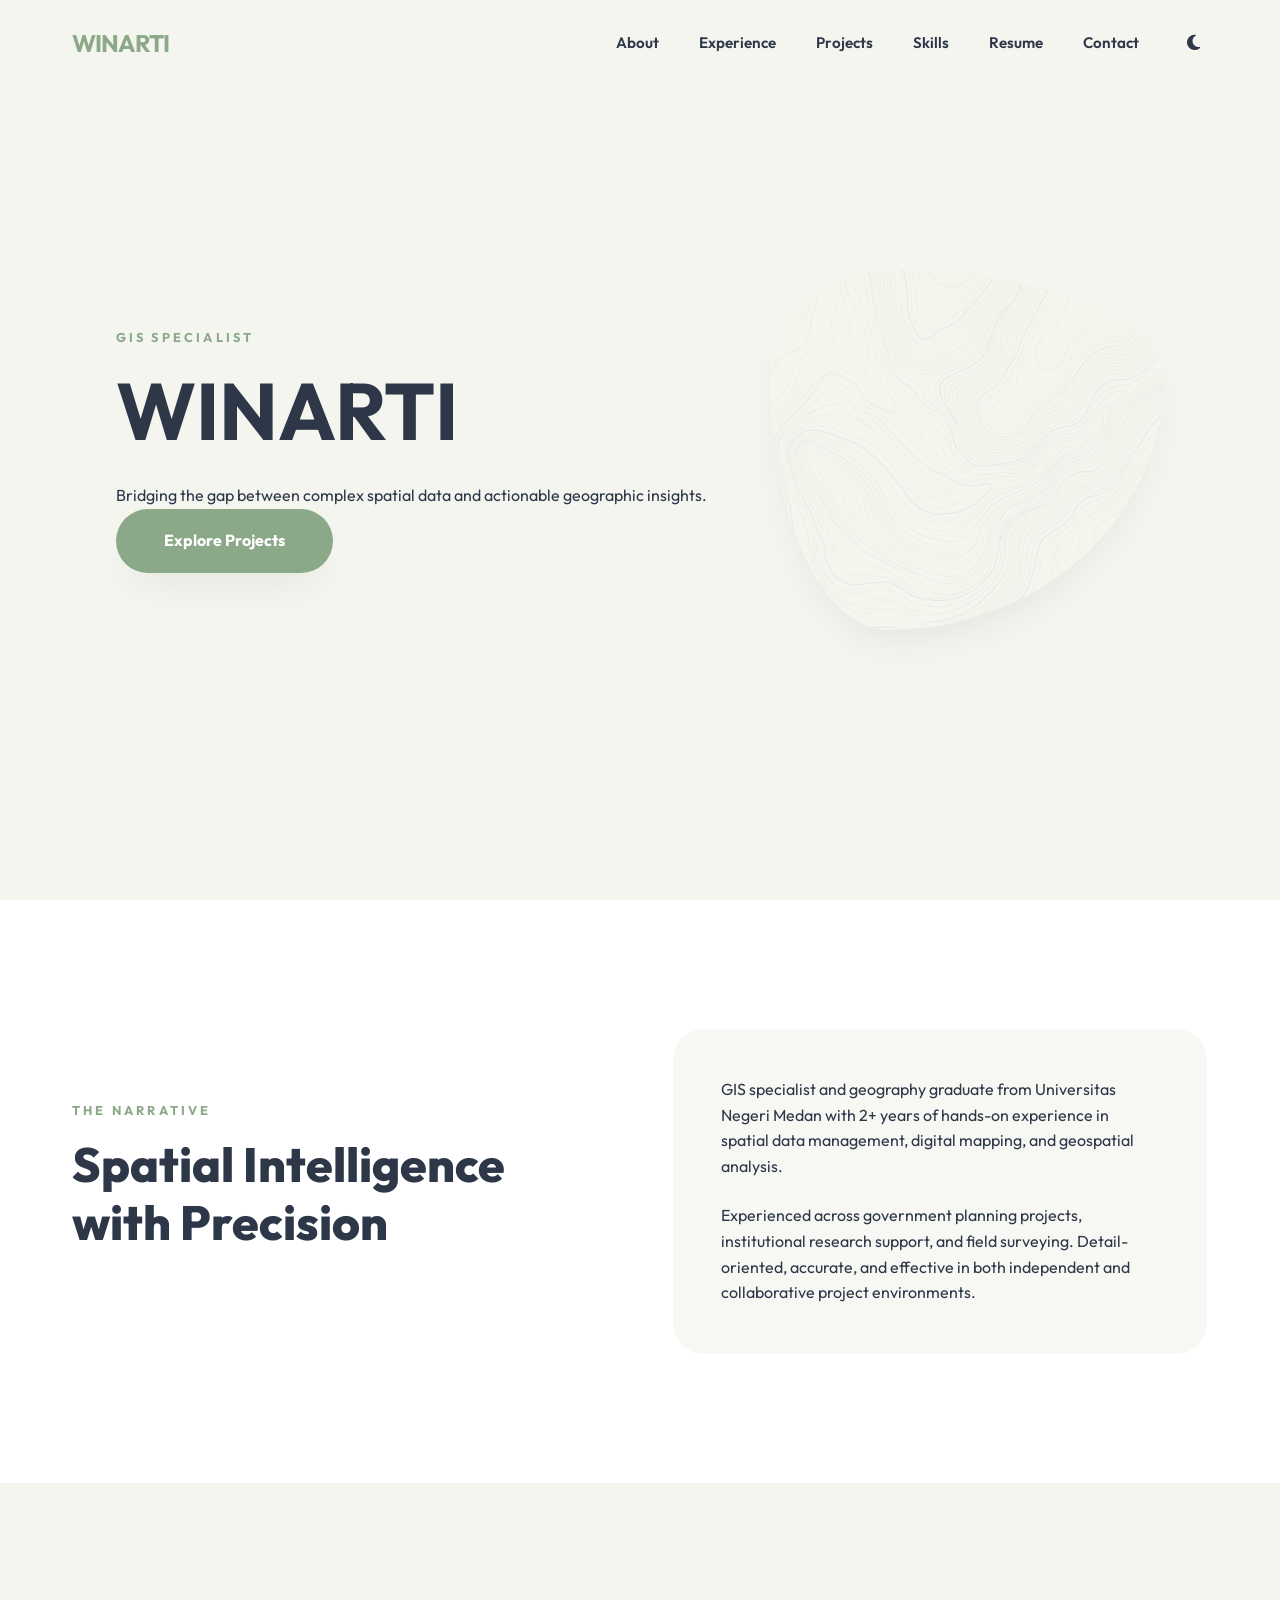
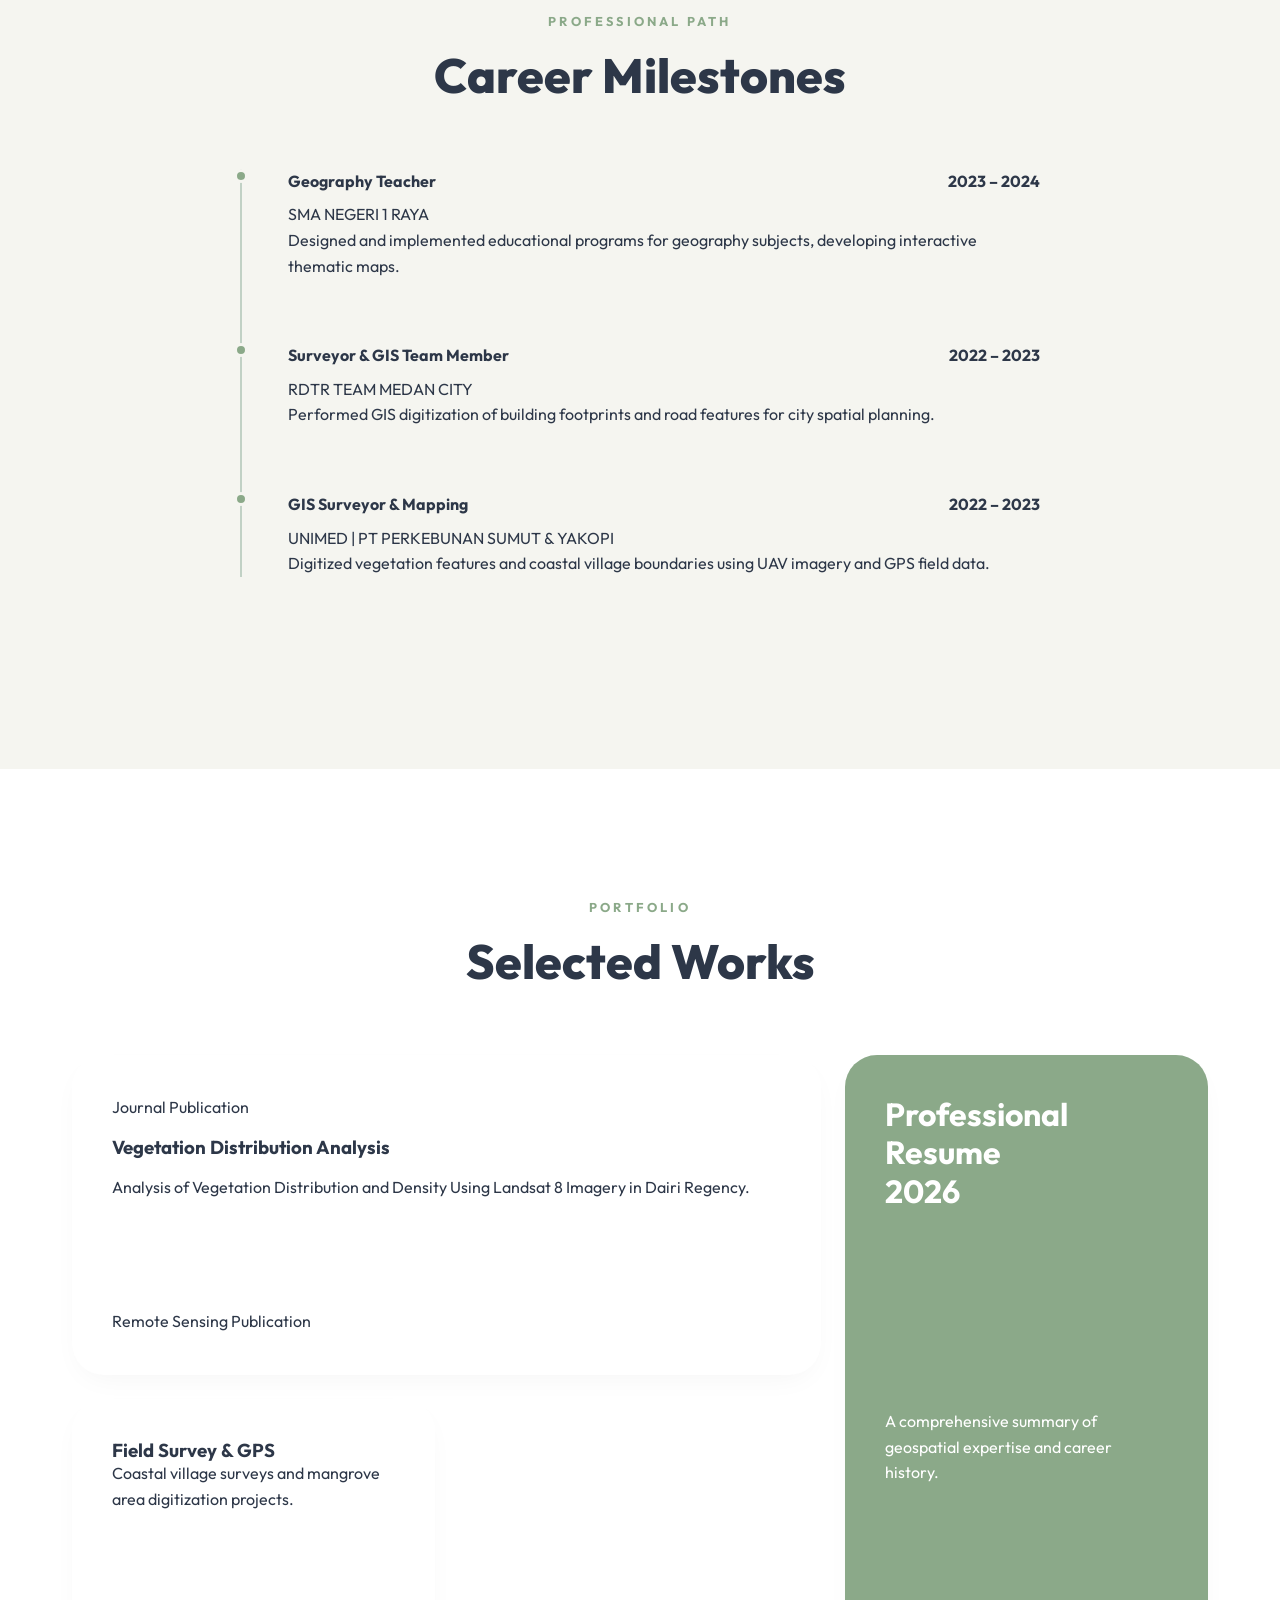
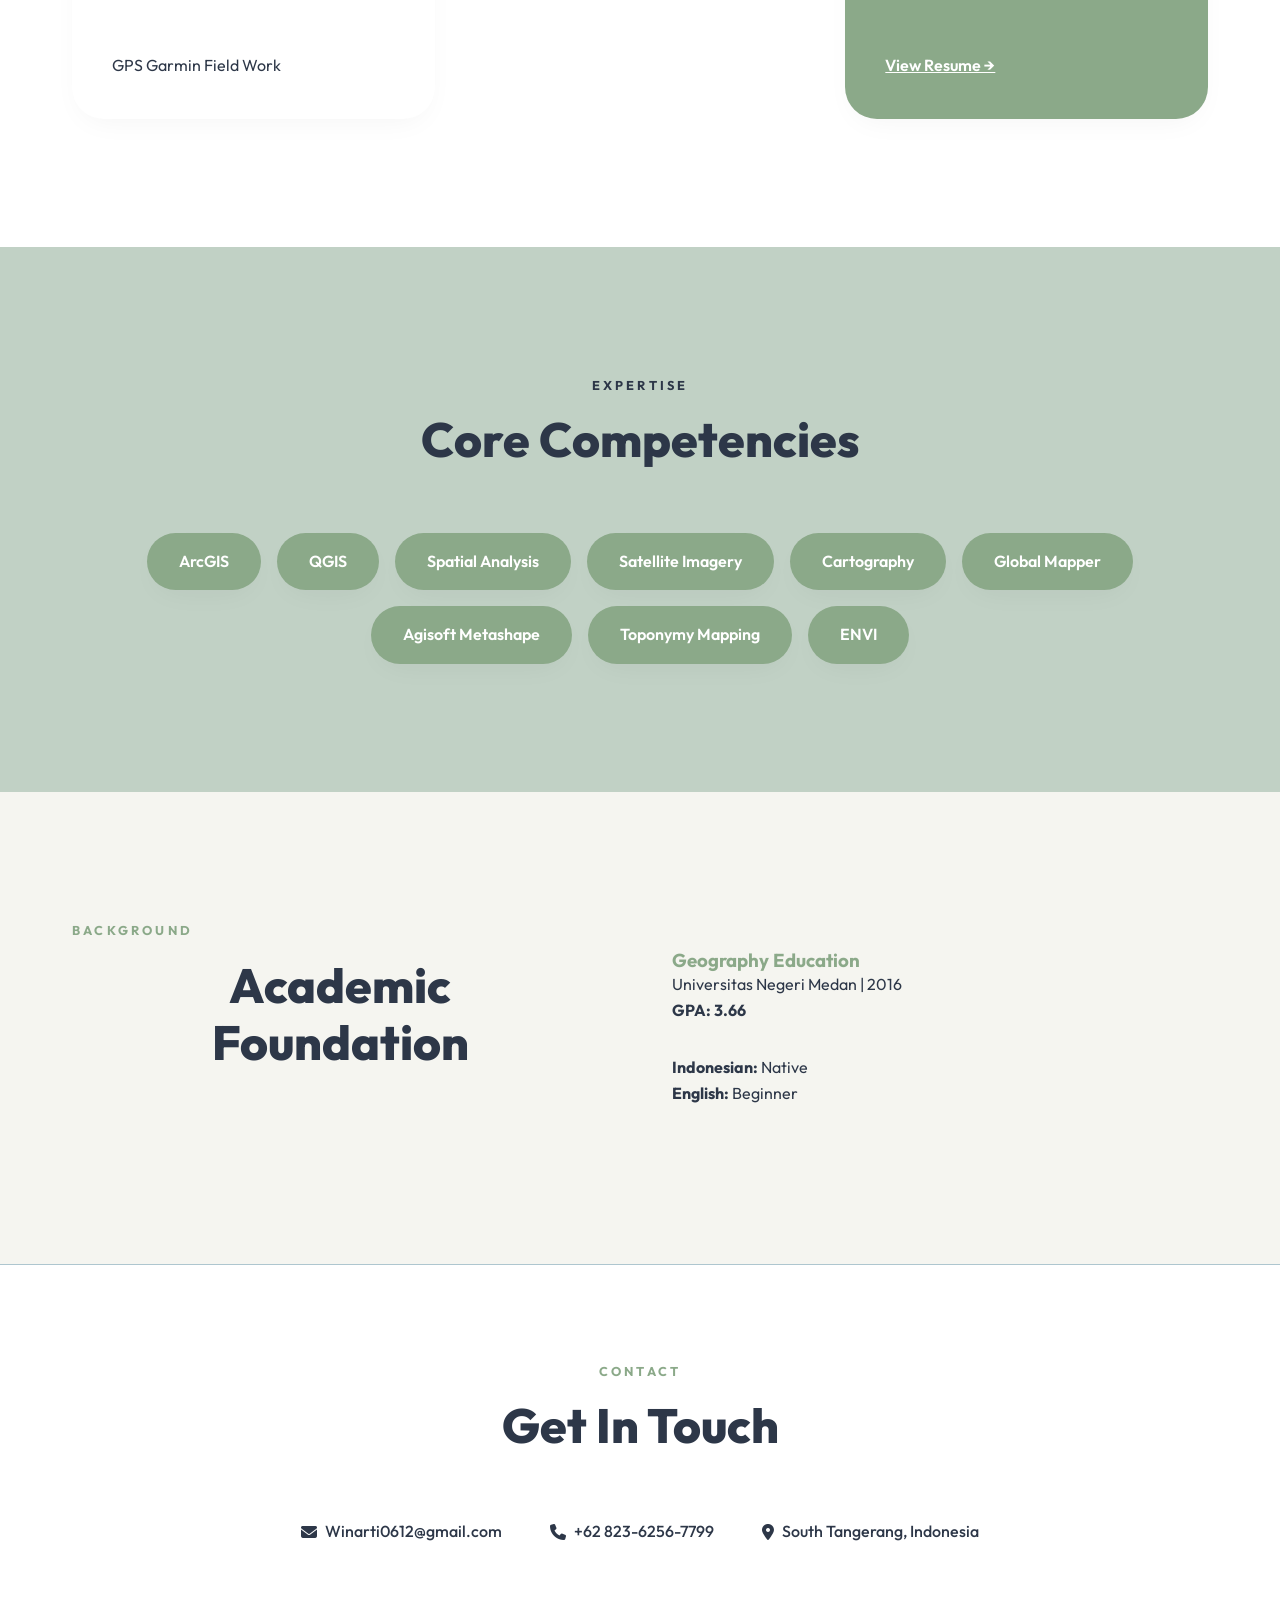
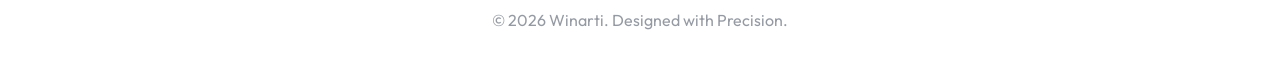
==== index.html @ 62242f45 "first commit" ====
<!DOCTYPE html>
<html lang="en">
<head>
    <meta charset="UTF-8">
    <meta name="viewport" content="width=device-width, initial-scale=1.0">
    <title>Winarti | GIS Specialist & Spatial Data Analyst</title>
    <meta name="description" content="Portfolio of Winarti, a GIS Specialist and Geography graduate with 2+ years of experience in spatial data management, digital mapping, and geospatial analysis.">
    <link rel="stylesheet" href="static/css/style.css">
    <!-- Font Awesome for icons -->
    <link rel="stylesheet" href="https://cdnjs.cloudflare.com/ajax/libs/font-awesome/6.4.0/css/all.min.css">
</head>
<body>

    <nav id="navbar">
        <div class="container nav-content">
            <a href="#" class="logo">WINARTI</a>
            <div class="menu-toggle" id="mobile-menu">
                <i class="fas fa-bars"></i>
            </div>
            <ul class="nav-links" id="nav-list">
                <li><a href="#about">About</a></li>
                <li><a href="#experience">Experience</a></li>
                <li><a href="#projects">Projects</a></li>
                <li><a href="#skills">Skills</a></li>
                <li><a href="resume.html" target="_blank">Resume</a></li>
                <li><a href="#contact">Contact</a></li>
                <li><button id="theme-toggle" class="theme-toggle" aria-label="Toggle Dark Mode"><i class="fas fa-moon"></i></button></li>
            </ul>
        </div>
    </nav>

    <section class="hero" id="home">
        <div class="container hero-grid">
            <div class="hero-content">
                <span class="section-tag reveal" style="text-align: left;">GIS Specialist</span>
                <h1 class="reveal">WINARTI</h1>
                <p class="reveal">Bridging the gap between complex spatial data and actionable geographic insights.</p>
                <a href="#projects" class="hero-btn reveal">Explore Projects</a>
            </div>
            <div class="hero-visual reveal"></div>
        </div>
    </section>

    <section id="about" class="section-alt">
        <div class="container about-grid">
            <div class="reveal">
                <span class="section-tag" style="text-align: left;">The Narrative</span>
                <h2 style="text-align: left; margin-bottom: 2rem;">Spatial Intelligence <br>with Precision</h2>
            </div>
            <div class="about-text reveal">
                <p>GIS specialist and geography graduate from Universitas Negeri Medan with 2+ years of hands-on experience in spatial data management, digital mapping, and geospatial analysis.</p>
                <p style="margin-top: 1.5rem;">Experienced across government planning projects, institutional research support, and field surveying. Detail-oriented, accurate, and effective in both independent and collaborative project environments.</p>
            </div>
        </div>
    </section>

    <section id="experience">
        <div class="container">
            <span class="section-tag">Professional Path</span>
            <h2 class="reveal">Career Milestones</h2>
            <div class="timeline">
                <div class="timeline-item reveal">
                    <div class="timeline-marker"></div>
                    <div class="exp-header">
                        <span class="exp-title">Geography Teacher</span>
                        <span class="exp-date">2023 – 2024</span>
                    </div>
                    <span class="exp-company">SMA NEGERI 1 RAYA</span>
                    <p>Designed and implemented educational programs for geography subjects, developing interactive thematic maps.</p>
                </div>

                <div class="timeline-item reveal">
                    <div class="timeline-marker"></div>
                    <div class="exp-header">
                        <span class="exp-title">Surveyor & GIS Team Member</span>
                        <span class="exp-date">2022 – 2023</span>
                    </div>
                    <span class="exp-company">RDTR TEAM MEDAN CITY</span>
                    <p>Performed GIS digitization of building footprints and road features for city spatial planning.</p>
                </div>

                <div class="timeline-item reveal">
                    <div class="timeline-marker"></div>
                    <div class="exp-header">
                        <span class="exp-title">GIS Surveyor & Mapping</span>
                        <span class="exp-date">2022 – 2023</span>
                    </div>
                    <span class="exp-company">UNIMED | PT PERKEBUNAN SUMUT & YAKOPI</span>
                    <p>Digitized vegetation features and coastal village boundaries using UAV imagery and GPS field data.</p>
                </div>
            </div>
        </div>
    </section>

    <section id="projects" class="section-alt">
        <div class="container">
            <span class="section-tag">Portfolio</span>
            <h2 class="reveal">Selected Works</h2>
            <div class="bento-grid">
                <div class="bento-item reveal">
                    <div>
                        <span class="exp-date">Journal Publication</span>
                        <h3 style="margin: 1rem 0;">Vegetation Distribution Analysis</h3>
                        <p>Analysis of Vegetation Distribution and Density Using Landsat 8 Imagery in Dairi Regency.</p>
                    </div>
                    <div class="skill-tags">
                        <span class="skill-tag">Remote Sensing</span>
                        <span class="skill-tag">Publication</span>
                    </div>
                </div>
                <div class="bento-item reveal" style="background: var(--primary); color: white;">
                    <h3 style="font-size: 2rem;">Professional <br>Resume <br>2026</h3>
                    <p style="margin-top: 2rem;">A comprehensive summary of geospatial expertise and career history.</p>
                    <a href="resume.html" target="_blank" style="color: white; text-decoration: underline; font-weight: 600;">View Resume →</a>
                </div>
                <div class="bento-item reveal">
                    <div>
                        <h3>Field Survey & GPS</h3>
                        <p>Coastal village surveys and mangrove area digitization projects.</p>
                    </div>
                    <div class="skill-tags">
                        <span class="skill-tag">GPS Garmin</span>
                        <span class="skill-tag">Field Work</span>
                    </div>
                </div>
            </div>
        </div>
    </section>

    <section id="skills" class="section-accent">
        <div class="container">
            <span class="section-tag" style="color: var(--text-main);">Expertise</span>
            <h2 class="reveal">Core Competencies</h2>
            <div class="skills-bubble-container">
                <span class="skill-bubble reveal">ArcGIS</span>
                <span class="skill-bubble reveal">QGIS</span>
                <span class="skill-bubble reveal">Spatial Analysis</span>
                <span class="skill-bubble reveal">Satellite Imagery</span>
                <span class="skill-bubble reveal">Cartography</span>
                <span class="skill-bubble reveal">Global Mapper</span>
                <span class="skill-bubble reveal">Agisoft Metashape</span>
                <span class="skill-bubble reveal">Toponymy Mapping</span>
                <span class="skill-bubble reveal">ENVI</span>
            </div>
        </div>
    </section>

    <section id="education">
        <div class="container about-grid">
            <div class="reveal">
                <span class="section-tag" style="text-align: left;">Background</span>
                <h2>Academic <br>Foundation</h2>
            </div>
            <div class="skill-category reveal">
                <h3 style="color: var(--primary);">Geography Education</h3>
                <p>Universitas Negeri Medan | 2016</p>
                <p><strong>GPA: 3.66</strong></p>
                <div style="margin-top: 2rem;">
                    <p><strong>Indonesian:</strong> Native</p>
                    <p><strong>English:</strong> Beginner</p>
                </div>
            </div>
        </div>
    </section>

    <footer>
        <div class="container">
            <span class="section-tag">Contact</span>
            <h2 class="reveal">Get In Touch</h2>
            <div class="contact-info">
                <a href="mailto:Winarti0612@gmail.com" class="contact-item">
                    <i class="fas fa-envelope"></i> Winarti0612@gmail.com
                </a>
                <a href="tel:+6282362567799" class="contact-item">
                    <i class="fas fa-phone"></i> +62 823-6256-7799
                </a>
                <span class="contact-item">
                    <i class="fas fa-location-dot"></i> South Tangerang, Indonesia
                </span>
            </div>
            <p style="margin-top: 4rem; opacity: 0.5;">&copy; 2026 Winarti. Designed with Precision.</p>
        </div>
    </footer>

    <script src="static/js/script.js"></script>
</body>
</html>
---- static/css/style.css ----
/*
  Winarti Portfolio - Design System
  Theme: Calm & Pastel GIS Professional
*/

@import url('https://fonts.googleapis.com/css2?family=Outfit:wght@300;400;500;600;700&display=swap');

:root {
  --primary: #8BA989; /* Sage Green */
  --primary-light: #C1D1C5; /* Pastel Sage */
  --accent: #AEC6CF; /* Dusty Blue */
  --bg-color: #F5F5F0; /* Warm Off-White */
  --card-bg: #ffffff;
  --text-main: #2D3748; /* Dark Slate */
  --text-muted: #718096;
  --glass: rgba(245, 245, 240, 0.8);
  --transition: all 0.4s cubic-bezier(0.4, 0, 0.2, 1);
  --shadow: 0 10px 30px -10px rgba(0,0,0,0.05);
  --shadow-lg: 0 20px 40px -15px rgba(0,0,0,0.08);
}

[data-theme="dark"] {
  --bg-color: #1a202c;
  --card-bg: #2d3748;
  --text-main: #f7fafc;
  --text-muted: #a0aec0;
  --glass: rgba(26, 32, 44, 0.8);
  --primary: #a7c4a5;
  --accent: #9fbcc7;
  --shadow: 0 10px 30px -10px rgba(0,0,0,0.3);
  --shadow-lg: 0 20px 40px -15px rgba(0,0,0,0.4);
}

* {
  margin: 0;
  padding: 0;
  box-sizing: border-box;
}

html {
  scroll-behavior: smooth;
}

a {
  color: inherit;
  text-decoration: none;
}

body {
  font-family: 'Outfit', sans-serif;
  background-color: var(--bg-color);
  color: var(--text-main);
  line-height: 1.6;
  overflow-x: hidden;
  transition: background-color 0.4s ease, color 0.4s ease;
}

/* Layout Containers */
.container {
  max-width: 1200px;
  margin: 0 auto;
  padding: 0 2rem;
}

section {
  padding: 8rem 0;
  position: relative;
  overflow: hidden;
}

.section-alt {
  background-color: var(--card-bg);
}

.section-accent {
  background-color: var(--primary-light);
  color: var(--text-main);
}

[data-theme="dark"] .section-accent {
  background-color: #2D3748;
}

/* Typography */
.section-tag {
  text-transform: uppercase;
  letter-spacing: 0.2rem;
  font-size: 0.8rem;
  font-weight: 700;
  color: var(--primary);
  display: block;
  margin-bottom: 1rem;
  text-align: center;
}

h1, h2, h3 {
  font-weight: 700;
  line-height: 1.2;
}

h2 {
  font-size: 3rem;
  margin-bottom: 4rem;
  text-align: center;
  font-weight: 800;
}

/* Navigation */
nav {
  position: fixed;
  top: 0;
  width: 100%;
  padding: 1.5rem 0;
  z-index: 1000;
  transition: var(--transition);
  background: transparent;
}

nav.scrolled {
  background: var(--glass);
  backdrop-filter: blur(10px);
  padding: 1rem 0;
  box-shadow: var(--shadow);
}

.nav-content {
  display: flex;
  justify-content: space-between;
  align-items: center;
}

.logo {
  font-size: 1.5rem;
  font-weight: 700;
  letter-spacing: -1px;
  color: var(--primary);
  text-decoration: none;
}

.nav-links {
  display: flex;
  align-items: center;
  gap: 2.5rem;
  list-style: none;
}

.nav-links a {
  text-decoration: none;
  color: var(--text-main);
  font-weight: 600;
  font-size: 0.95rem;
  transition: var(--transition);
}

.nav-links a:hover {
  color: var(--primary);
}

.theme-toggle {
  background: none;
  border: none;
  color: var(--text-main);
  font-size: 1.1rem;
  cursor: pointer;
  padding: 0.5rem;
  display: flex;
  align-items: center;
  justify-content: center;
  transition: var(--transition);
  border-radius: 50%;
}

.menu-toggle {
  display: none;
  font-size: 1.5rem;
  cursor: pointer;
}

@media (max-width: 992px) {
  .menu-toggle { display: block; }
  .nav-links {
    position: fixed;
    top: 0;
    right: -100%;
    height: 100vh;
    width: 70vw;
    background: var(--card-bg);
    flex-direction: column;
    justify-content: center;
    gap: 2rem;
    transition: 0.4s ease;
    box-shadow: var(--shadow-lg);
  }
  .nav-links.active { right: 0; }
}

/* Hero Section */
.hero {
  min-height: 100vh;
  display: flex;
  align-items: center;
  background: var(--bg-color);
  padding: 10vh 0;
}

.hero-grid {
  display: grid;
  grid-template-columns: 1.2fr 0.8fr;
  align-items: center;
  gap: 5vw;
}

.hero-content h1 {
  font-size: clamp(3rem, 10vw, 5rem);
  margin-bottom: 1.5rem;
}

.hero-visual {
  height: clamp(300px, 40vh, 500px);
  width: 100%;
  background: linear-gradient(var(--glass), var(--glass)), url('../../assets/hero-bg.png');
  background-size: cover;
  border-radius: 30% 70% 70% 30% / 30% 30% 70% 70%;
  box-shadow: var(--shadow-lg);
  animation: morph 8s ease-in-out infinite;
}

@media (max-width: 768px) {
  .hero-grid { grid-template-columns: 1fr; text-align: center; }
  .hero-visual { order: -1; }
}

@keyframes morph {
  0% { border-radius: 30% 70% 70% 30% / 30% 30% 70% 70%; }
  50% { border-radius: 50% 50% 33% 67% / 55% 27% 73% 45%; }
  100% { border-radius: 30% 70% 70% 30% / 30% 30% 70% 70%; }
}

/* About - Offset Style */
.about-grid {
  display: grid;
  grid-template-columns: 1fr 1fr;
  gap: 5vw;
  align-items: center;
}

.about-text {
  padding: clamp(2rem, 5vw, 3rem);
  background: var(--glass);
  backdrop-filter: blur(10px);
  border-radius: 2rem;
  border: 1px solid white;
}

@media (max-width: 992px) {
  .about-grid { grid-template-columns: 1fr; }
}

/* Experience - Timeline */
.timeline {
  position: relative;
  max-width: 800px;
  margin: 0 auto;
}

.timeline::before {
  content: '';
  position: absolute;
  left: 0;
  top: 0;
  width: 2px;
  height: 100%;
  background: var(--primary-light);
}

.timeline-item {
  padding-left: 3rem;
  margin-bottom: 4rem;
  position: relative;
}

.timeline-marker {
  position: absolute;
  left: -6px;
  top: 0;
  width: 14px;
  height: 14px;
  border-radius: 50%;
  background: var(--primary);
  border: 3px solid var(--bg-color);
}

.exp-header {
  display: flex;
  justify-content: space-between;
  margin-bottom: 0.5rem;
  font-weight: 700;
  flex-wrap: wrap;
}

/* Projects - Bento Box */
.bento-grid {
  display: grid;
  grid-template-columns: repeat(3, 1fr);
  grid-auto-rows: clamp(250px, 25vw, 350px);
  gap: 1.5rem;
}

.bento-item {
  background: var(--card-bg);
  border-radius: 2rem;
  padding: 2.5rem;
  box-shadow: var(--shadow);
  transition: var(--transition);
  display: flex;
  flex-direction: column;
  justify-content: space-between;
}

.bento-item:nth-child(1) { grid-column: span 2; }
.bento-item:nth-child(2) { grid-row: span 2; }

@media (max-width: 992px) {
  .bento-grid { grid-template-columns: 1fr; grid-auto-rows: auto; }
  .bento-item:nth-child(1), .bento-item:nth-child(2) { grid-column: auto; grid-row: auto; }
}

/* Skills - Bubbles */
.skills-bubble-container {
  display: flex;
  flex-wrap: wrap;
  justify-content: center;
  gap: 1rem;
}

.skill-bubble {
  padding: 1rem 2rem;
  background: var(--primary);
  color: white;
  border-radius: 100px;
  font-weight: 600;
  box-shadow: var(--shadow);
  transition: var(--transition);
}

.skill-bubble:hover { transform: translateY(-5px); background: var(--primary-light); }

/* Buttons */
.hero-btn {
  display: inline-block;
  padding: 1.2rem 3rem;
  background: var(--primary);
  color: white;
  border-radius: 50px;
  font-weight: 700;
  box-shadow: var(--shadow-lg);
  transition: var(--transition);
}

.hero-btn:hover { transform: translateY(-3px); box-shadow: 0 20px 30px -10px rgba(0,0,0,0.2); }

/* Footer */
footer {
  background: var(--card-bg);
  padding: 6rem 0 3rem;
  text-align: center;
  border-top: 1px solid var(--accent);
}

.contact-info {
  display: flex;
  justify-content: center;
  gap: 3rem;
  margin: 3rem 0;
  flex-wrap: wrap;
}

.contact-item {
  display: flex;
  align-items: center;
  gap: 0.5rem;
  font-weight: 500;
}

/* Animations */
.reveal {
  opacity: 0;
  transform: translateY(30px);
  transition: all 0.8s ease-out;
}

.reveal.active {
  opacity: 1;
  transform: translateY(0);
}
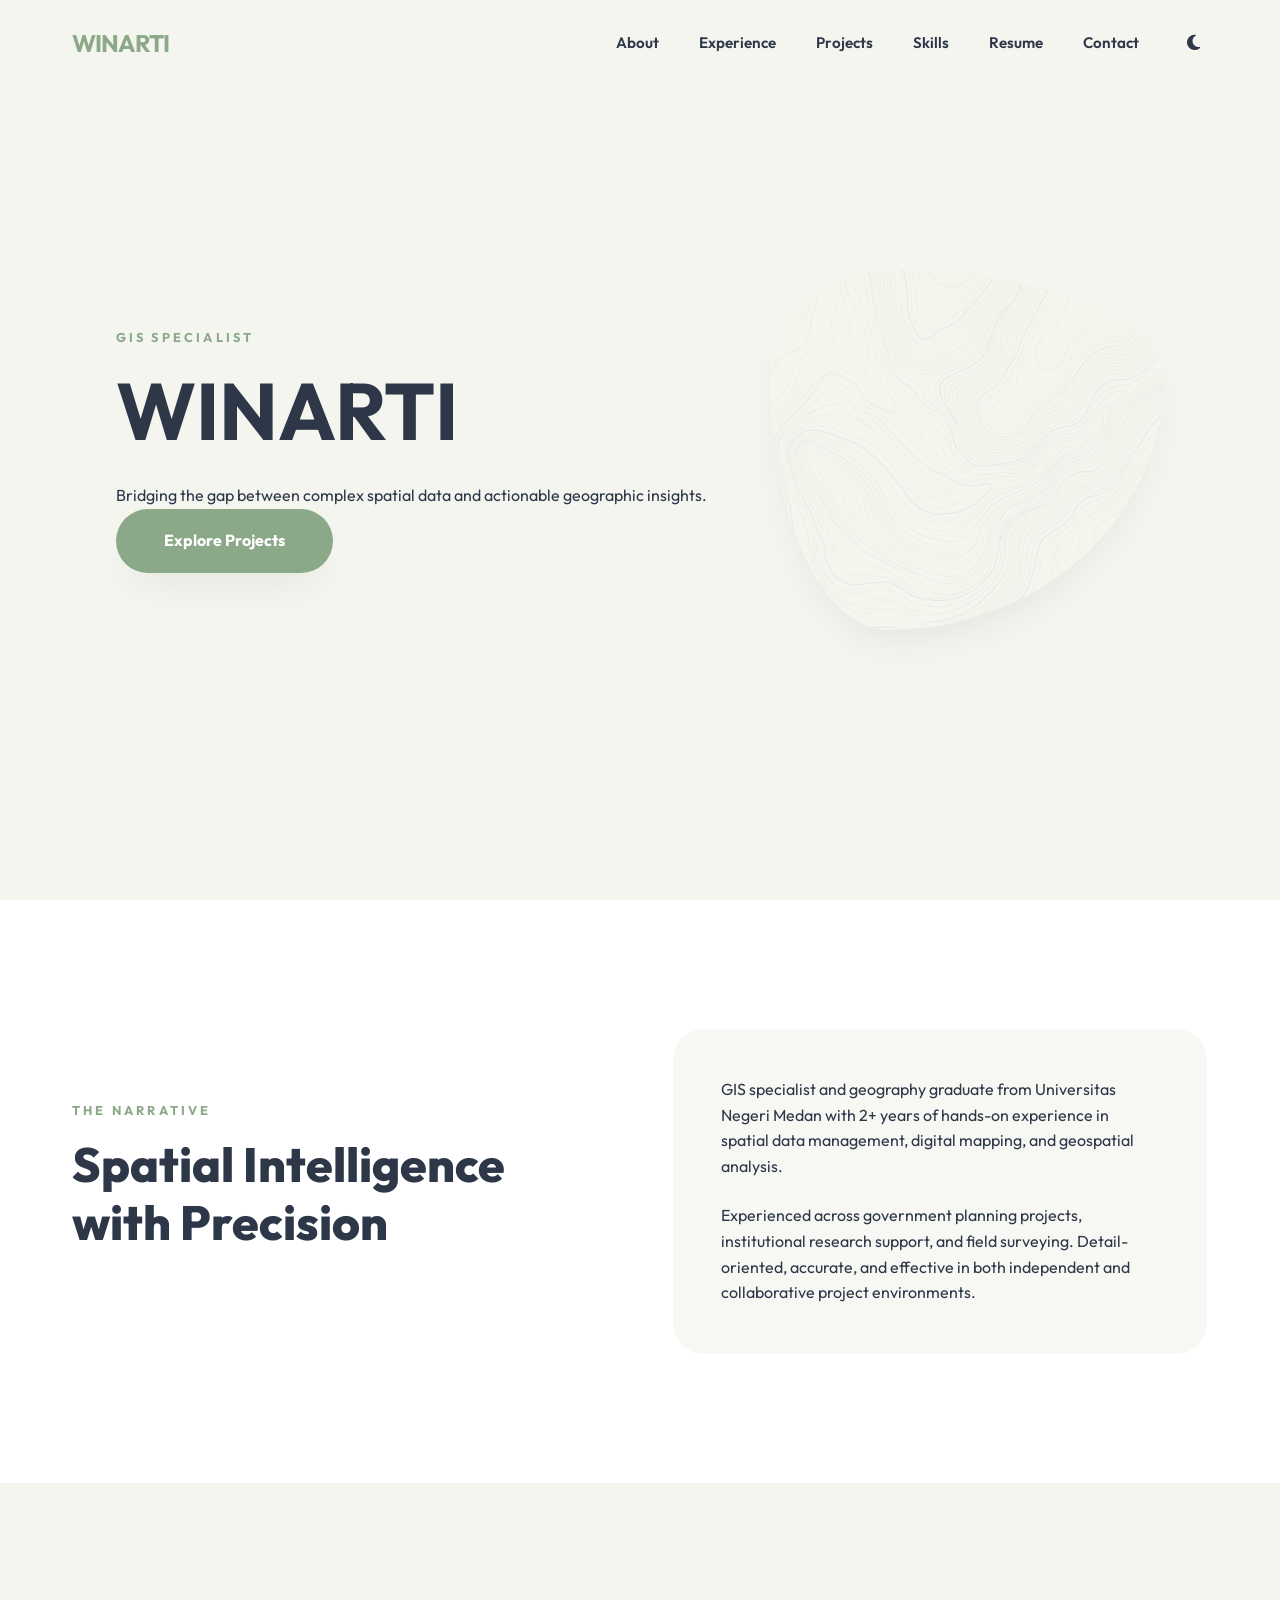
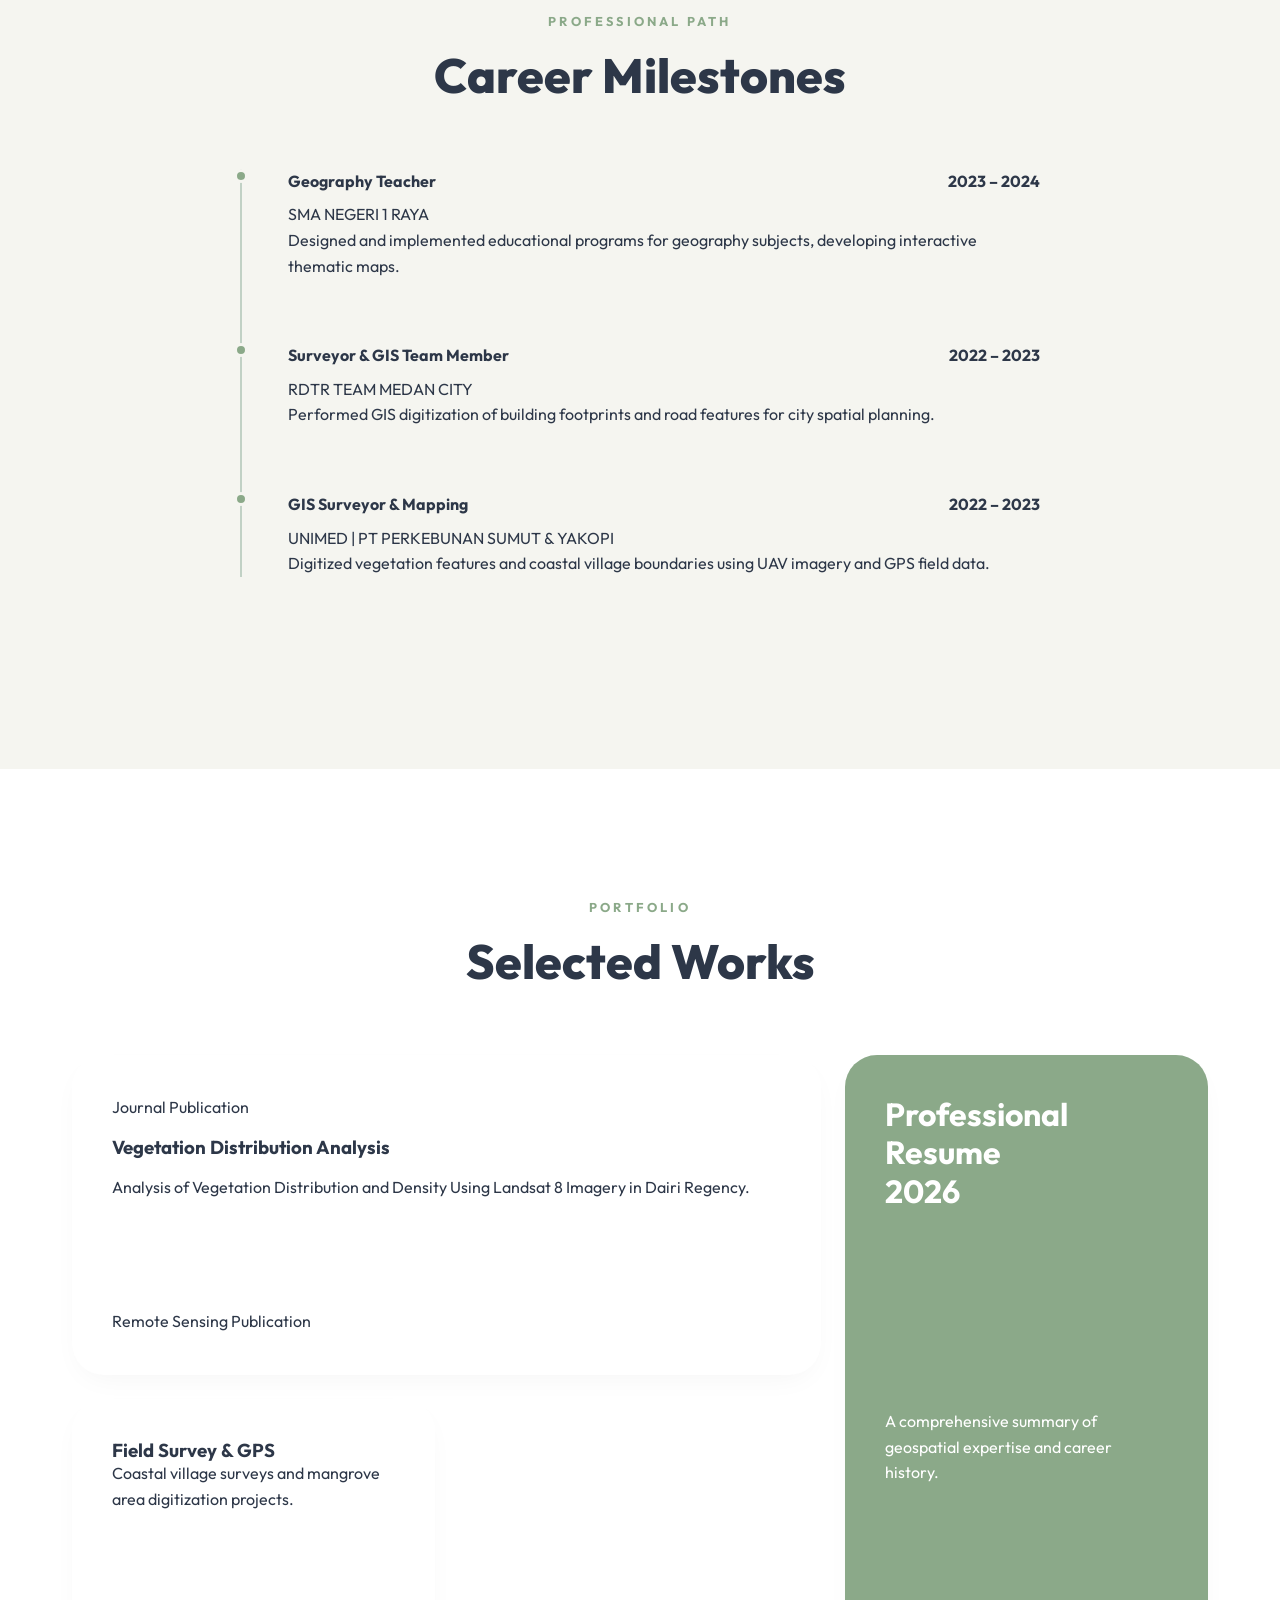
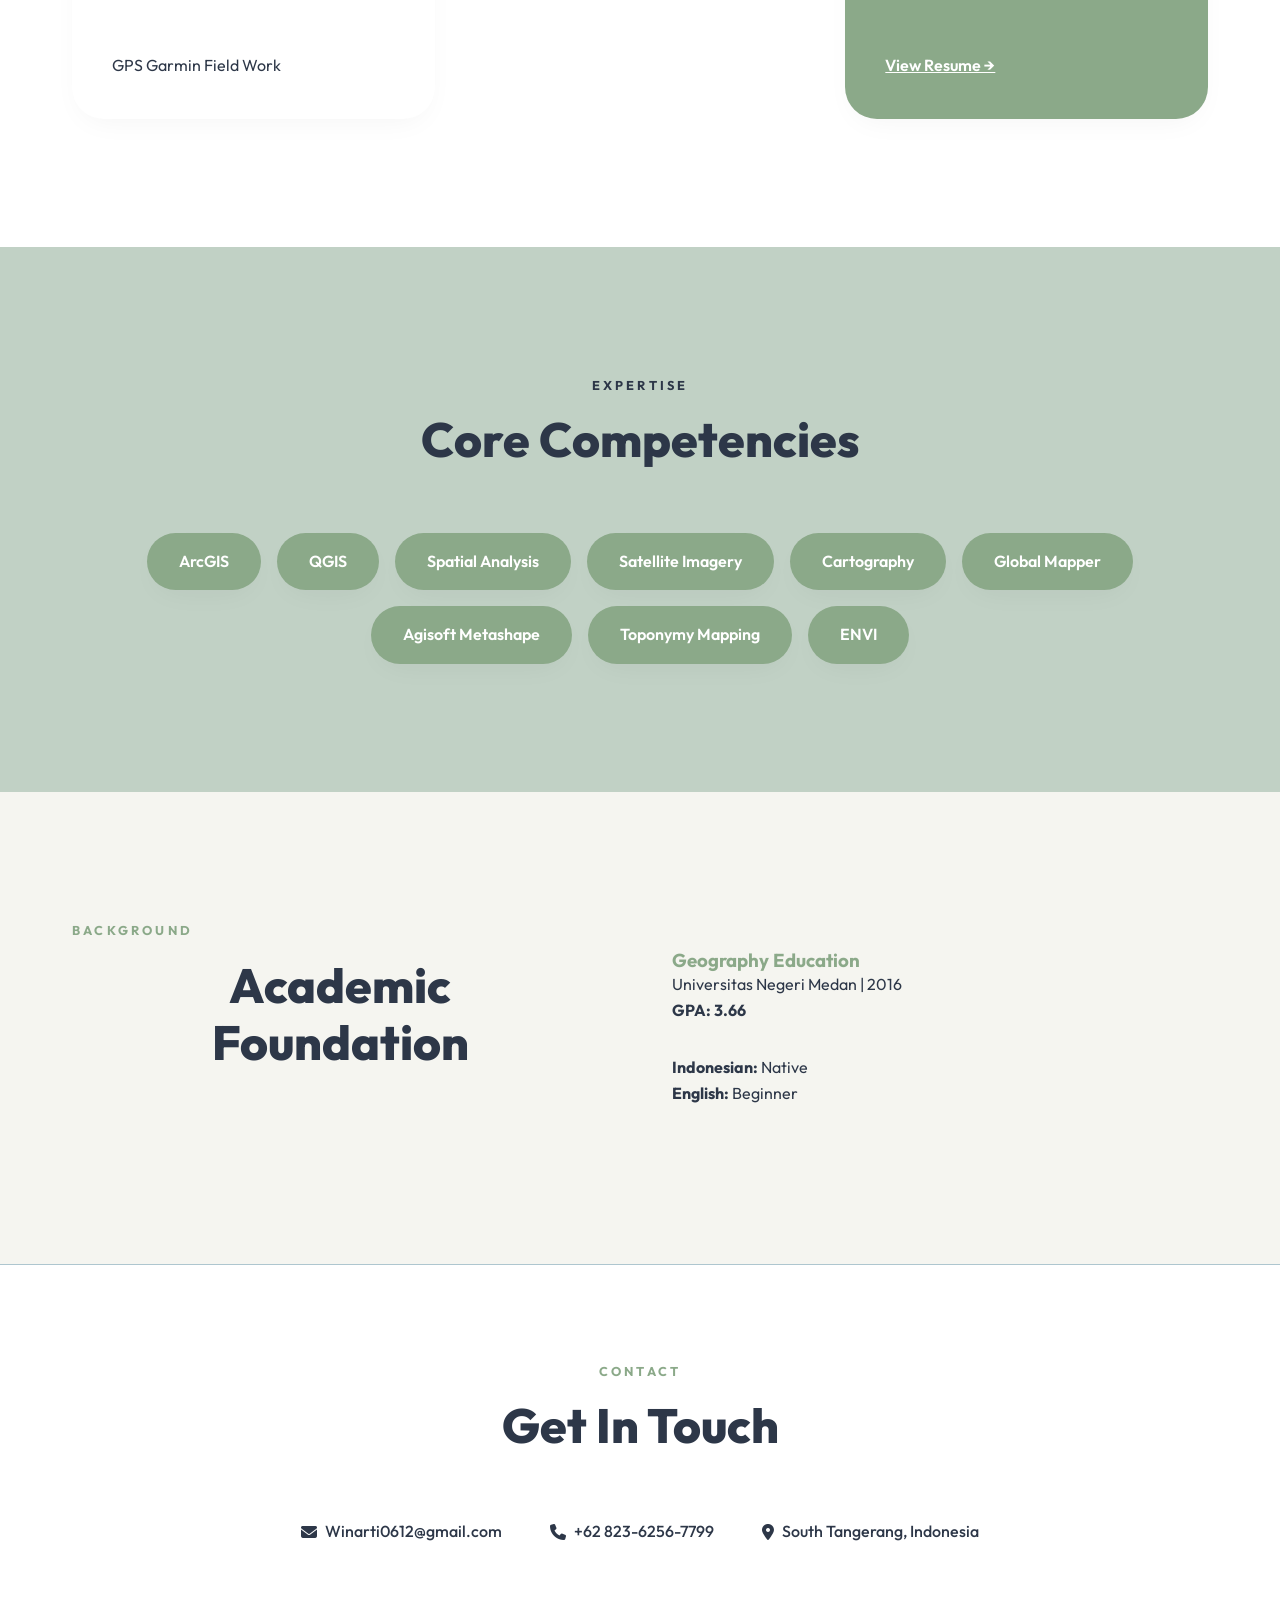
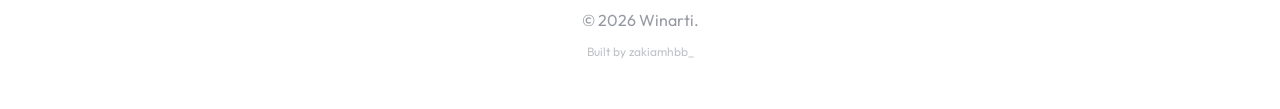
==== commit 95b5301f: "feat: implement complete site design system and update footer layout" ====
--- a/index.html
+++ b/index.html
@@ -163,7 +163,7 @@
         </div>
     </section>
 
-    <footer>
+    <footer id="contact">
         <div class="container">
             <span class="section-tag">Contact</span>
             <h2 class="reveal">Get In Touch</h2>
@@ -178,7 +178,8 @@
                     <i class="fas fa-location-dot"></i> South Tangerang, Indonesia
                 </span>
             </div>
-            <p style="margin-top: 4rem; opacity: 0.5;">&copy; 2026 Winarti. Designed with Precision.</p>
+            <p class="footer-copy">&copy; 2026 Winarti.</p>
+            <p class="footer-credit">Built by zakiamhbb_</p>
         </div>
     </footer>
 
--- a/static/css/style.css
+++ b/static/css/style.css
@@ -382,6 +382,17 @@
   font-weight: 500;
 }
 
+.footer-copy {
+  margin-top: 4rem;
+  opacity: 0.5;
+}
+
+.footer-credit {
+  font-size: 0.75rem;
+  opacity: 0.3;
+  margin-top: 0.5rem;
+}
+
 /* Animations */
 .reveal {
   opacity: 0;
